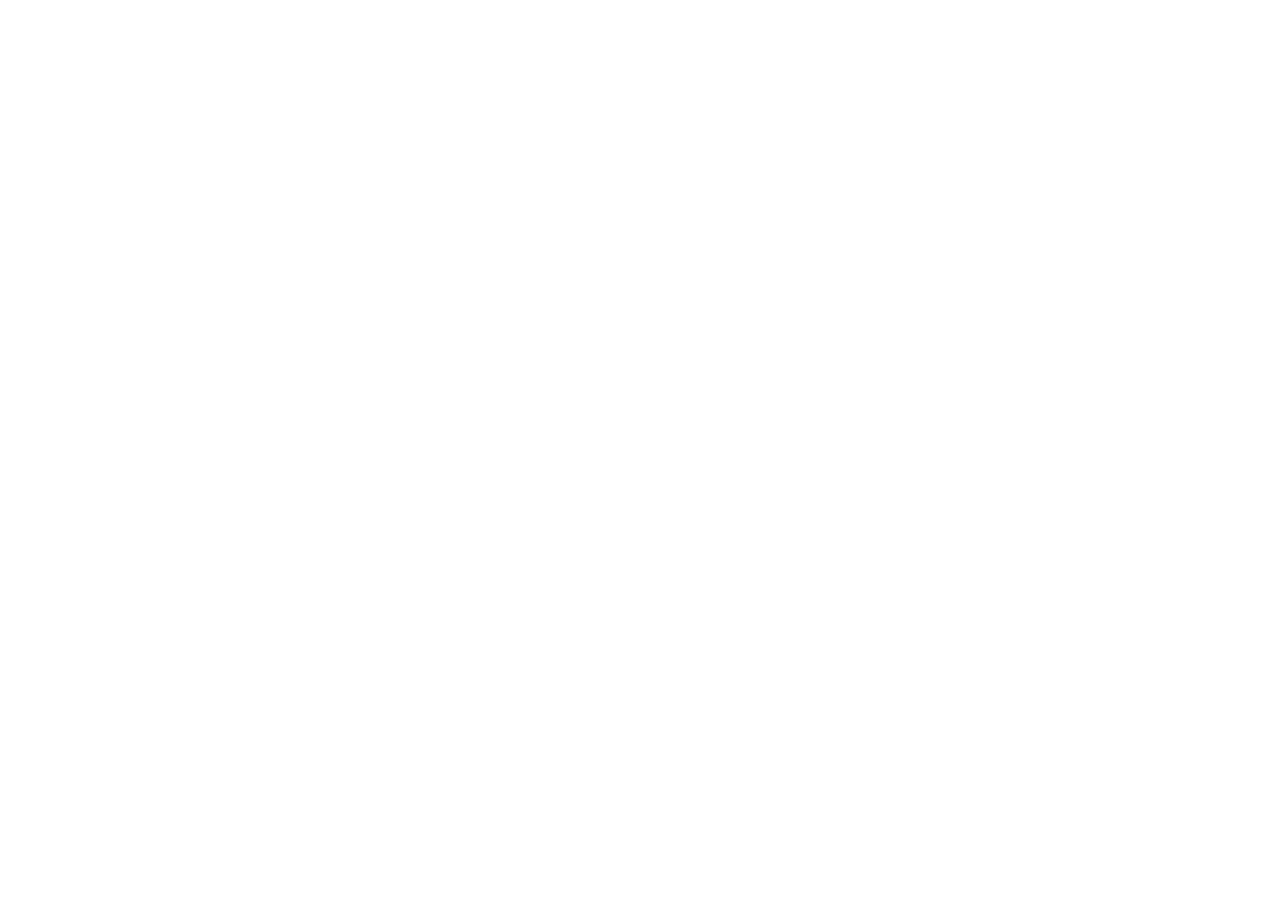
==== index.html @ ebb3e6a1 "intial commit" ====
<!DOCTYPE html>
<html lang="en">
<head>
    <meta charset="UTF-8">
    <meta http-equiv="X-UA-Compatible" content="IE=edge">
    <meta name="viewport" content="width=device-width, initial-scale=1.0 user-scalable=0">
    <title>Netflix | landing</title>
</head>
<body>
    
</body>
</html>
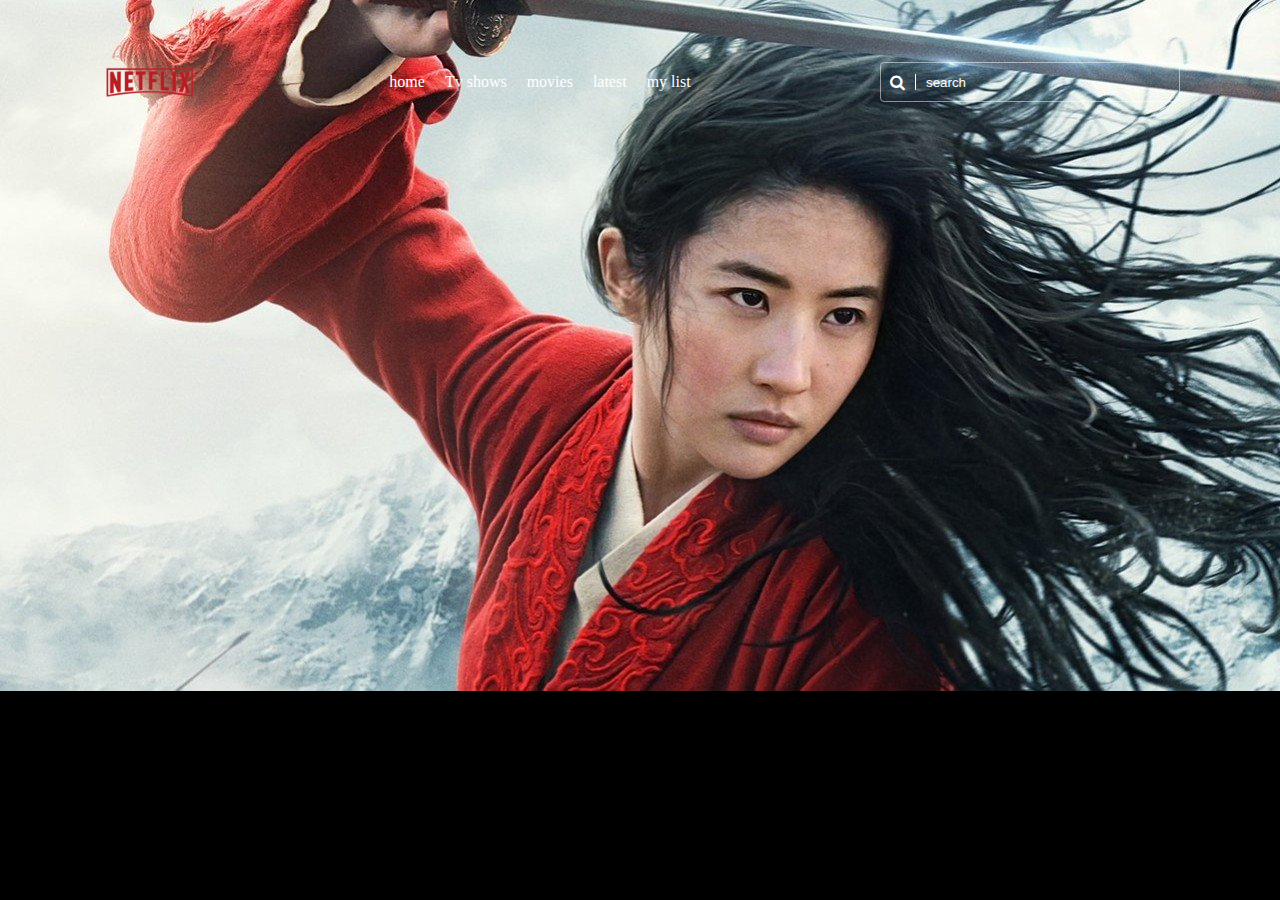
==== commit 61fbea19: "update" ====
--- a/index.html
+++ b/index.html
@@ -4,9 +4,26 @@
     <meta charset="UTF-8">
     <meta http-equiv="X-UA-Compatible" content="IE=edge">
     <meta name="viewport" content="width=device-width, initial-scale=1.0 user-scalable=0">
+    <link rel="shortcut icon" href="./favicon.png" type="image/x-icon">
     <title>Netflix | landing</title>
+    <link rel="stylesheet" href="https://cdnjs.cloudflare.com/ajax/libs/font-awesome/4.7.0/css/font-awesome.min.css">
+    <link rel="stylesheet" href="./index.css">
 </head>
 <body>
-    
+    <header>
+        <a href=""><img src="./logo2.png" alt="logo" height="100"></a>
+        <ul class="navigation">
+            <li><a href="">home</a></li>
+            <li><a href="">Tv shows</a></li>
+            <li><a href="">movies</a></li>
+            <li><a href="">latest</a></li>
+            <li><a href="">my list</a></li>
+        </ul>
+        <div class="search"><input type="text" placeholder="search">
+            <i class="fa fa-search" aria-hidden="true"></i></div>
+    </header>
+    <div class="banner">
+        <img src="./mulan.jpg" alt="mulan">
+    </div>
 </body>
 </html>--- a/index.css
+++ b/index.css
@@ -0,0 +1,66 @@
+*{
+    margin: 0;
+    padding: 0;
+    box-sizing: border-box;
+}
+body{
+    background: #000;
+    color: #fff;
+    overflow-x: hidden;
+}
+header{
+    position: absolute;
+    top: 0;
+    left: 0;
+    width: 100%;
+    display: flex;
+    justify-content: space-between;
+    align-items: center;
+    padding: 30px 100px;
+    z-index: 100;
+}
+.navigation{
+    display: flex;
+}
+.navigation li{
+    list-style-type: none;
+    margin: 0 10px;
+}
+.navigation li a{
+    color: #fff;
+    text-decoration: none;
+    font-weight: 500;
+    letter-spacing: 1;
+}
+.navigation li a:hover{
+    color: #de0611;
+}
+.search{
+    position: relative;
+    width: 300px;
+    height: 40px;
+}
+.search input{
+    position: absolute;
+    top: 0;
+    left: 0;
+    width: 100%;
+    height: 100%;
+    outline: none;
+    border: 1px solid rgba(255, 255, 255, 0.5);
+    background: transparent;
+    color: #fff;
+    border-radius: 4px;
+    padding: 0px 4px 0 45px;
+}
+.search input::placeholder{
+    color: #fff;
+}
+.search .fa-search{
+    position: absolute;
+    top: 50%;
+    left: 10px;
+    transform: translateY(-50%);
+    padding-right: 10px;
+    border-right: 1px solid #fff;
+}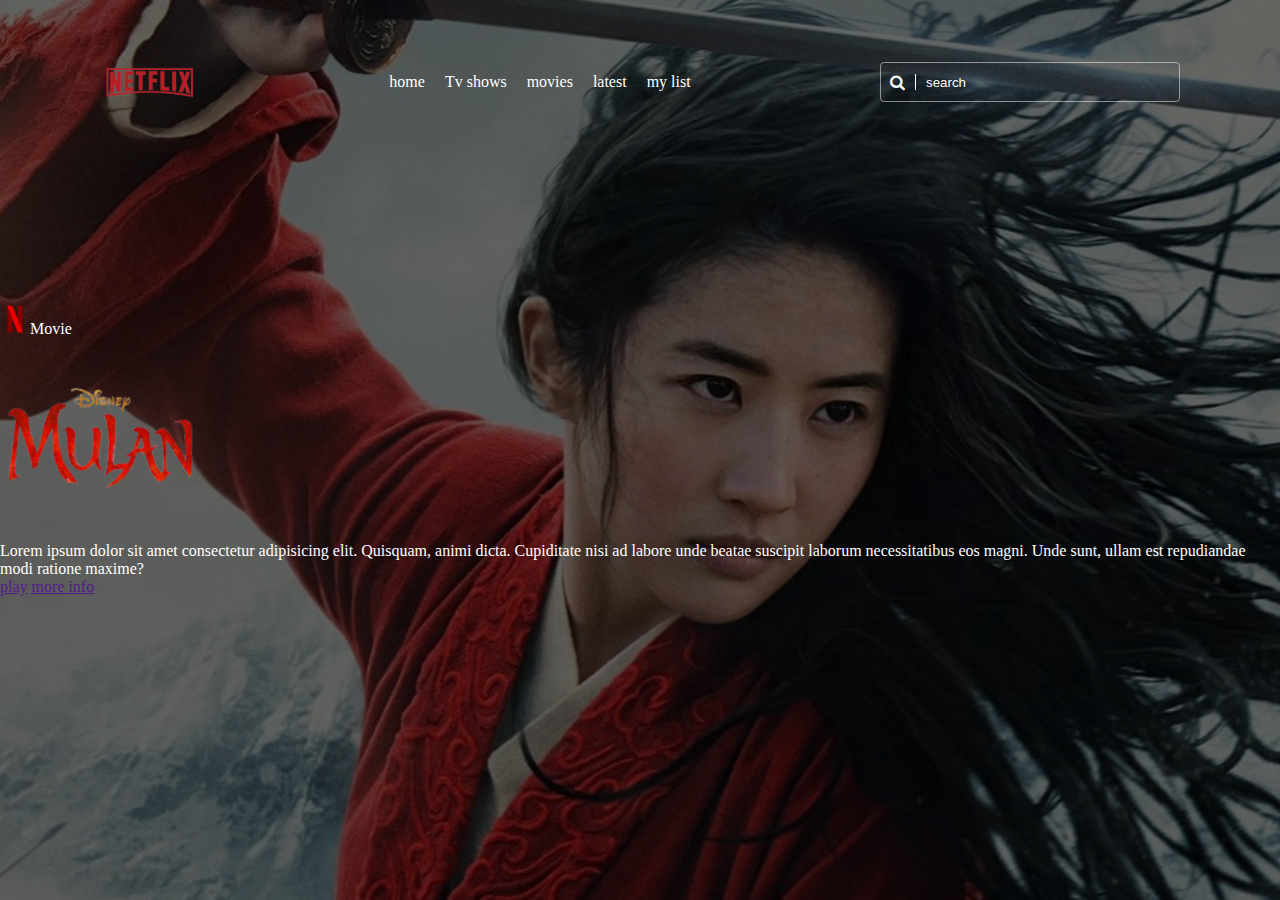
==== commit 5a2da7a4: "update" ====
--- a/index.html
+++ b/index.html
@@ -23,7 +23,18 @@
             <i class="fa fa-search" aria-hidden="true"></i></div>
     </header>
     <div class="banner">
-        <img src="./mulan.jpg" alt="mulan">
+        <img src="./mulan.jpg" alt="mulan" class="bg">
+        <div class="overlay"></div>
+        <div class="content">
+            <div class="favicon"><img src="./favicon.png" alt="favicon" height="30"><span>Movie</span>
+
+            </div>
+            <div class="title"><img src="./title.png" alt="" width="200"></div>
+            <p>Lorem ipsum dolor sit amet consectetur adipisicing elit. Quisquam, animi dicta. Cupiditate nisi ad labore unde beatae suscipit laborum necessitatibus eos magni. Unde sunt, ullam est repudiandae modi ratione maxime?</p>
+            <a href="">play</a>
+            <a href="">more info</a>
+            
+        </div>
     </div>
 </body>
 </html>--- a/index.css
+++ b/index.css
@@ -63,4 +63,32 @@
     transform: translateY(-50%);
     padding-right: 10px;
     border-right: 1px solid #fff;
+}
+
+/* banner  */
+.banner{
+    position: relative;
+    width: 100%;
+    min-height: 100vh;
+    padding: 0 100px;
+    display: flex;
+    justify-content: center;
+    align-items: center;
+}
+.banner .bg{
+    position: absolute;
+    top: 0;
+    left: 0;
+    width: 100%;
+    height: 100%;
+    object-fit: cover;
+}
+.overlay{
+    position: absolute;
+    width: 100%;
+    height: 100%;
+    background: rgba(0 ,0, 0, 0.6);
+}
+.content{
+    position: absolute;
 }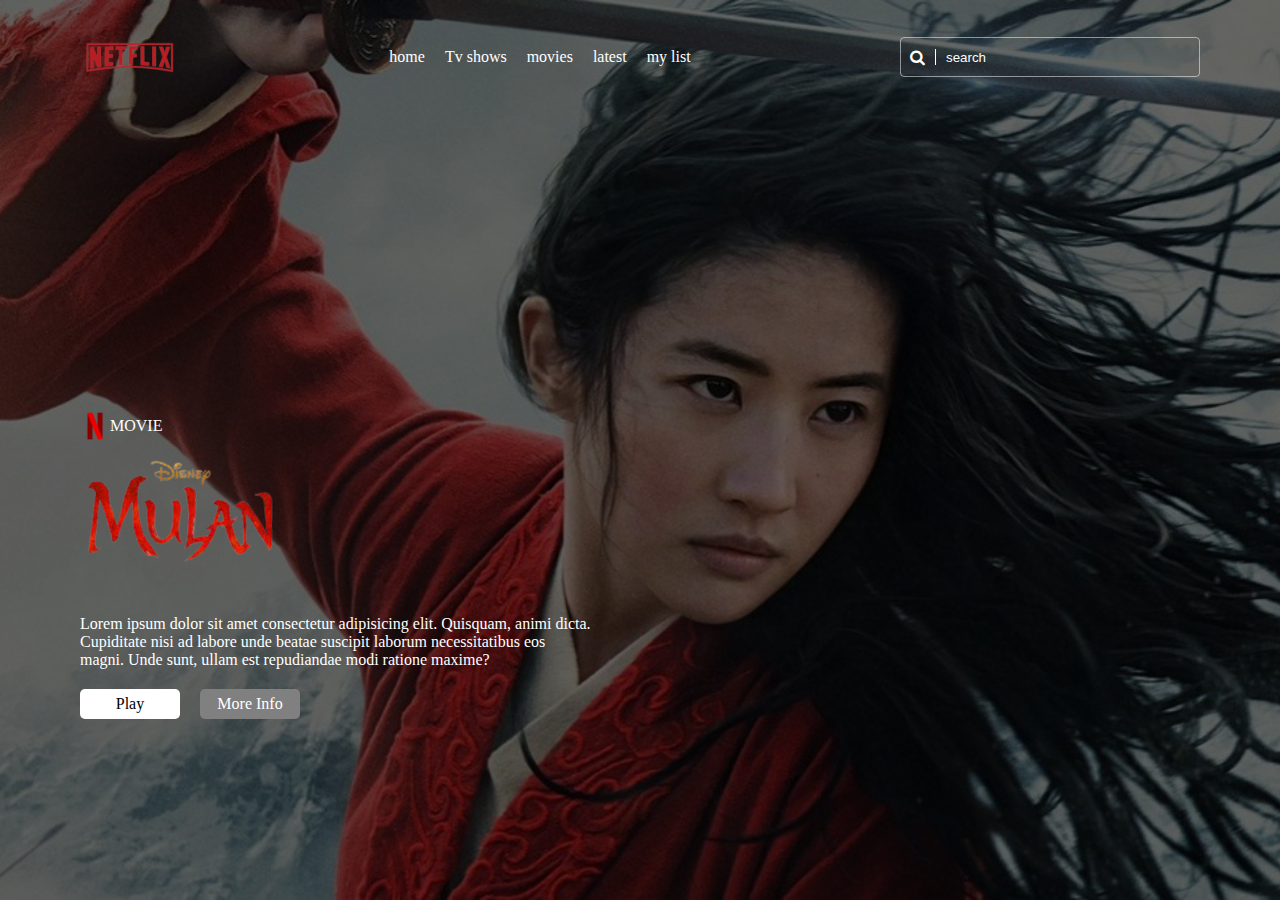
==== commit a0aa47be: "update" ====
--- a/index.html
+++ b/index.html
@@ -25,14 +25,19 @@
     <div class="banner">
         <img src="./mulan.jpg" alt="mulan" class="bg">
         <div class="overlay"></div>
+
         <div class="content">
             <div class="favicon"><img src="./favicon.png" alt="favicon" height="30"><span>Movie</span>
 
             </div>
             <div class="title"><img src="./title.png" alt="" width="200"></div>
             <p>Lorem ipsum dolor sit amet consectetur adipisicing elit. Quisquam, animi dicta. Cupiditate nisi ad labore unde beatae suscipit laborum necessitatibus eos magni. Unde sunt, ullam est repudiandae modi ratione maxime?</p>
-            <a href="">play</a>
-            <a href="">more info</a>
+            <ul>
+                <li><a href="">play</a></li>
+                <li class="grey"><a href="">more info</a></li>
+            </ul>
+            
+            
             
         </div>
     </div>
--- a/index.css
+++ b/index.css
@@ -16,7 +16,7 @@
     display: flex;
     justify-content: space-between;
     align-items: center;
-    padding: 30px 100px;
+    padding: 5px 80px;
     z-index: 100;
 }
 .navigation{
@@ -91,4 +91,57 @@
 }
 .content{
     position: absolute;
+    width: 50%;
+    top: 60%;
+    left: 80px;
+    transform: translateY(-50%);
+}
+/* .title,
+.favicon{
+    border: 1px solid black;
+    padding: 0;
+} */
+.favicon{
+    position: absolute;
+    top: 0;
+    left: 0;
+    display: flex;
+    justify-content: center;
+    align-items: center;
+    text-transform: uppercase;
+}
+.content p{
+    width: 80%;
+    /* padding-bottom: 30px; */
+}
+.content ul{
+    position: absolute;
+    /* border: 1px solid black; */
+    display: flex;
+    justify-content: center;
+    align-items: center;
+}
+.content li{
+    display: flex;
+    align-items: center;
+    justify-content: center;
+    list-style-type: none;
+    margin:20px 20px 0 0;
+    width: 100px;
+    height: 30px;
+    background: #fff;
+    text-align: center;
+    border-radius: 5px;
+    text-transform: capitalize;
+}
+.grey{
+    background: gray !important;
+    text-transform: capitalize;
+}
+.grey a{
+    color: #fff !important;
+}
+.content a{
+    color: #000;
+    text-decoration: none;
 }